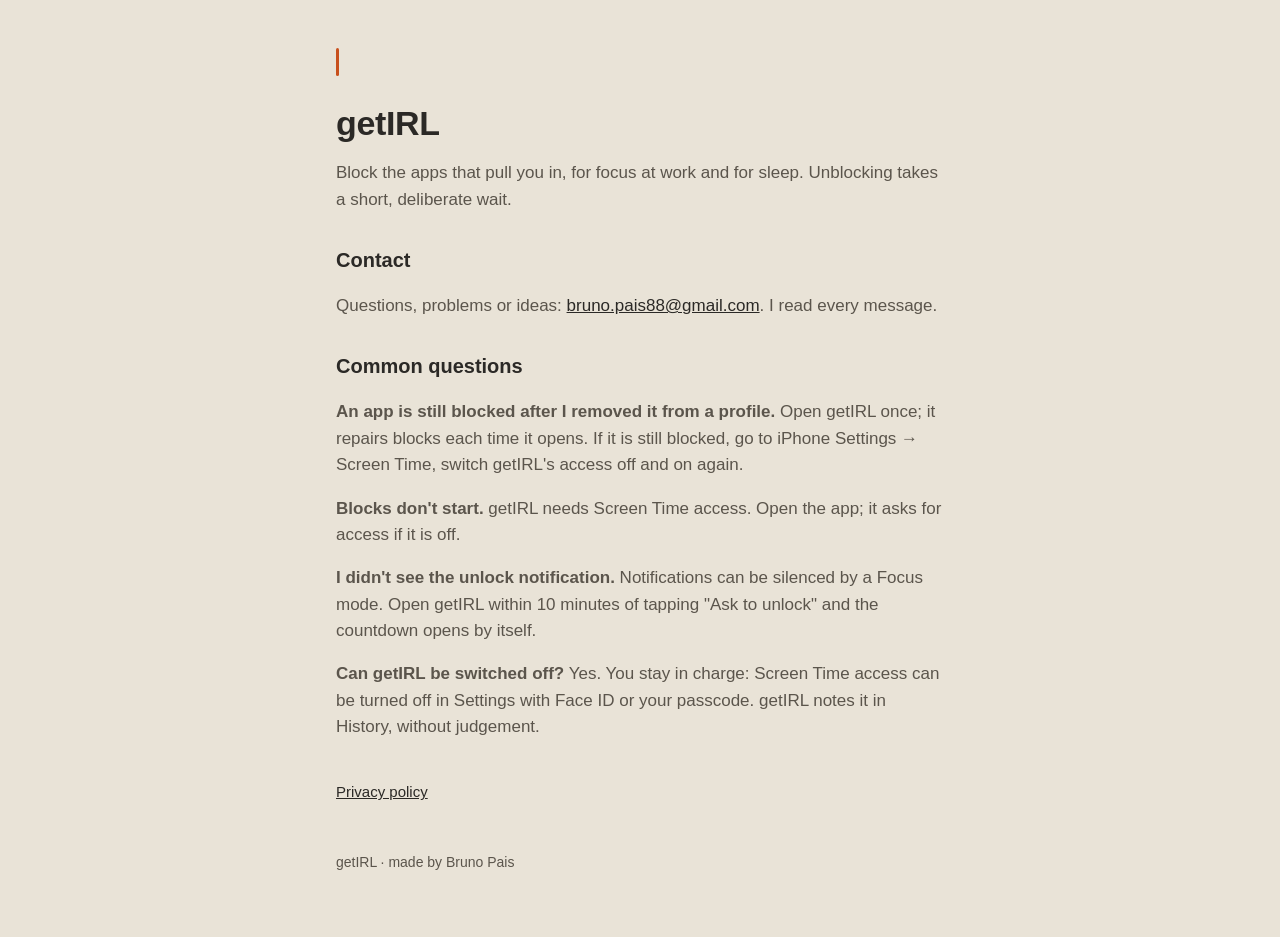
==== index.html @ 0a38c404 "Support and privacy pages for getIRL Co-Authored-By: Claude Opus 5.5 <noreply@anthropic.com> Claude-" ====
<!doctype html>
<html lang="en">
<head>
<meta charset="utf-8"><meta name="viewport" content="width=device-width, initial-scale=1">
<title>getIRL support</title>
<meta name="description" content="Help and contact for getIRL, the iPhone app that blocks chosen apps for focus and sleep.">
<link rel="stylesheet" href="style.css">
</head>
<body><main>
<span class="needle" aria-hidden="true"></span>
<h1>getIRL</h1>
<p>Block the apps that pull you in, for focus at work and for sleep. Unblocking takes a short, deliberate wait.</p>

<h2>Contact</h2>
<p>Questions, problems or ideas: <a href="mailto:bruno.pais88@gmail.com?subject=getIRL">bruno.pais88@gmail.com</a>. I read every message.</p>

<h2>Common questions</h2>
<p><strong>An app is still blocked after I removed it from a profile.</strong> Open getIRL once; it repairs blocks each time it opens. If it is still blocked, go to iPhone Settings → Screen Time, switch getIRL's access off and on again.</p>
<p><strong>Blocks don't start.</strong> getIRL needs Screen Time access. Open the app; it asks for access if it is off.</p>
<p><strong>I didn't see the unlock notification.</strong> Notifications can be silenced by a Focus mode. Open getIRL within 10 minutes of tapping "Ask to unlock" and the countdown opens by itself.</p>
<p><strong>Can getIRL be switched off?</strong> Yes. You stay in charge: Screen Time access can be turned off in Settings with Face ID or your passcode. getIRL notes it in History, without judgement.</p>

<nav><a href="privacy.html">Privacy policy</a></nav>
<footer>getIRL · made by Bruno Pais</footer>
</main></body>
</html>
---- style.css ----
:root { --ground: #E9E3D7; --surface: #F3EEE4; --ink: #2B2926; --ink2: #5B554C; --needle: #C8501C; }
@media (prefers-color-scheme: dark) { :root { --ground: #151412; --surface: #1F1D1A; --ink: #B3AB9F; --ink2: #8A8378; --needle: #CF8A3E; } }
* { box-sizing: border-box; }
body { margin: 0; background: var(--ground); color: var(--ink); font: 17px/1.55 -apple-system, BlinkMacSystemFont, "SF Pro Text", "Helvetica Neue", sans-serif; }
main { max-width: 640px; margin: 0 auto; padding: 48px 16px 64px; }
h1 { font-size: 34px; line-height: 1.15; margin: 0 0 8px; letter-spacing: -0.01em; }
h2 { font-size: 20px; margin: 32px 0 8px; }
p, li { color: var(--ink2); }
a { color: var(--ink); }
.needle { display: inline-block; width: 3px; height: 28px; background: var(--needle); border-radius: 2px; margin-bottom: 20px; }
nav { margin-top: 40px; font-size: 15px; } nav a { margin-right: 16px; }
footer { margin-top: 48px; font-size: 14px; color: var(--ink2); }
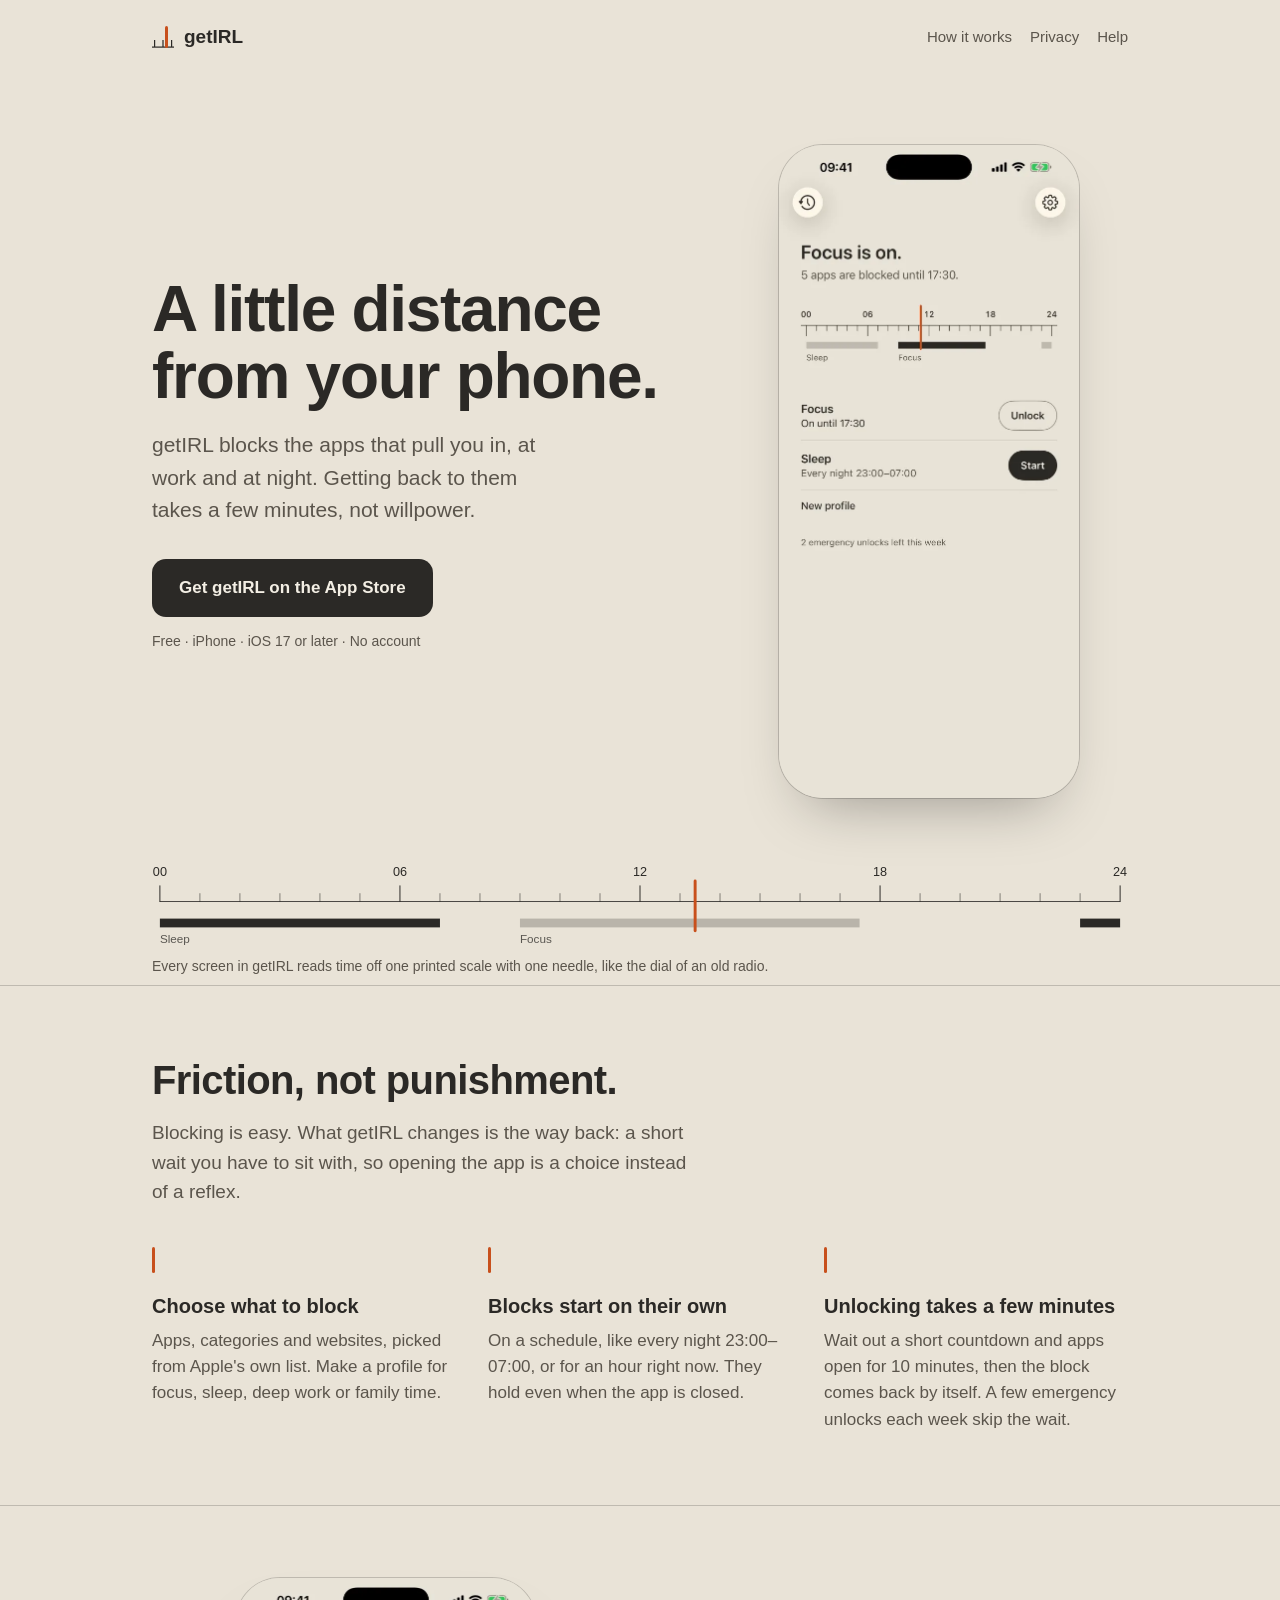
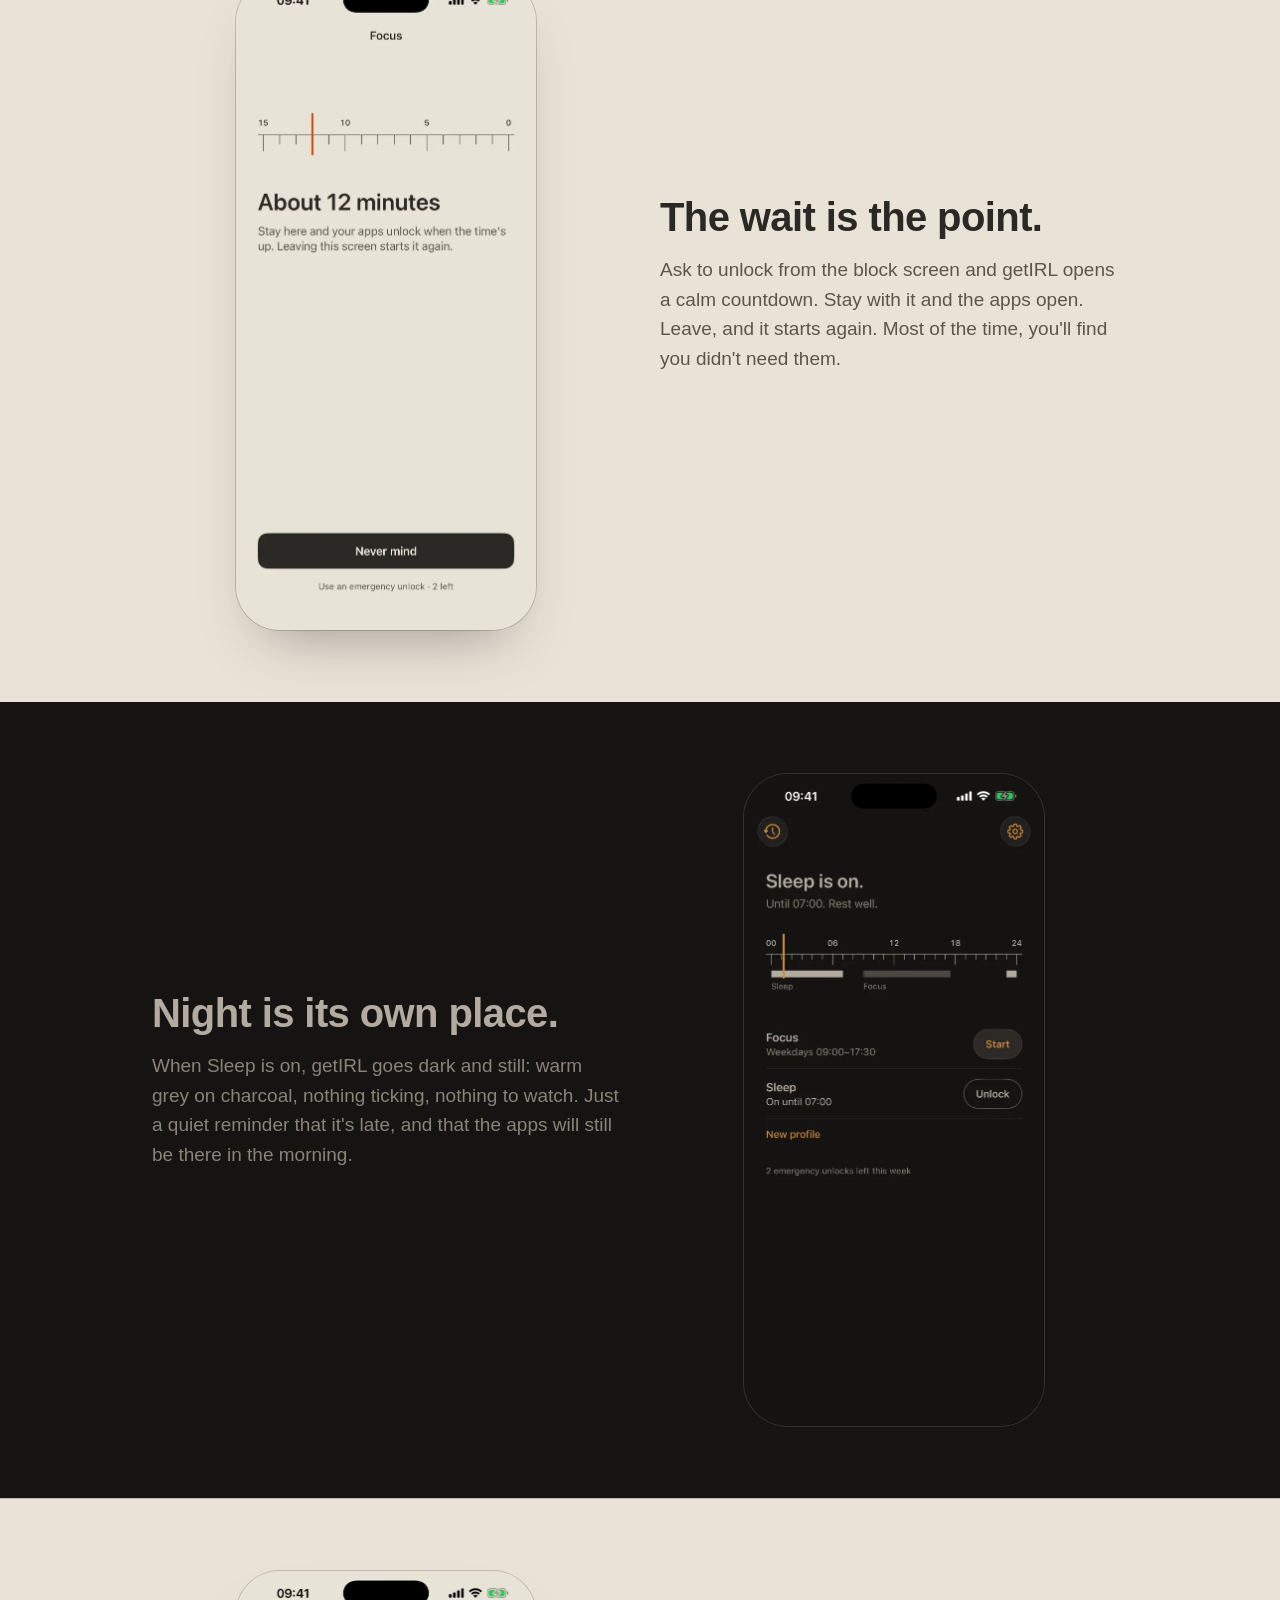
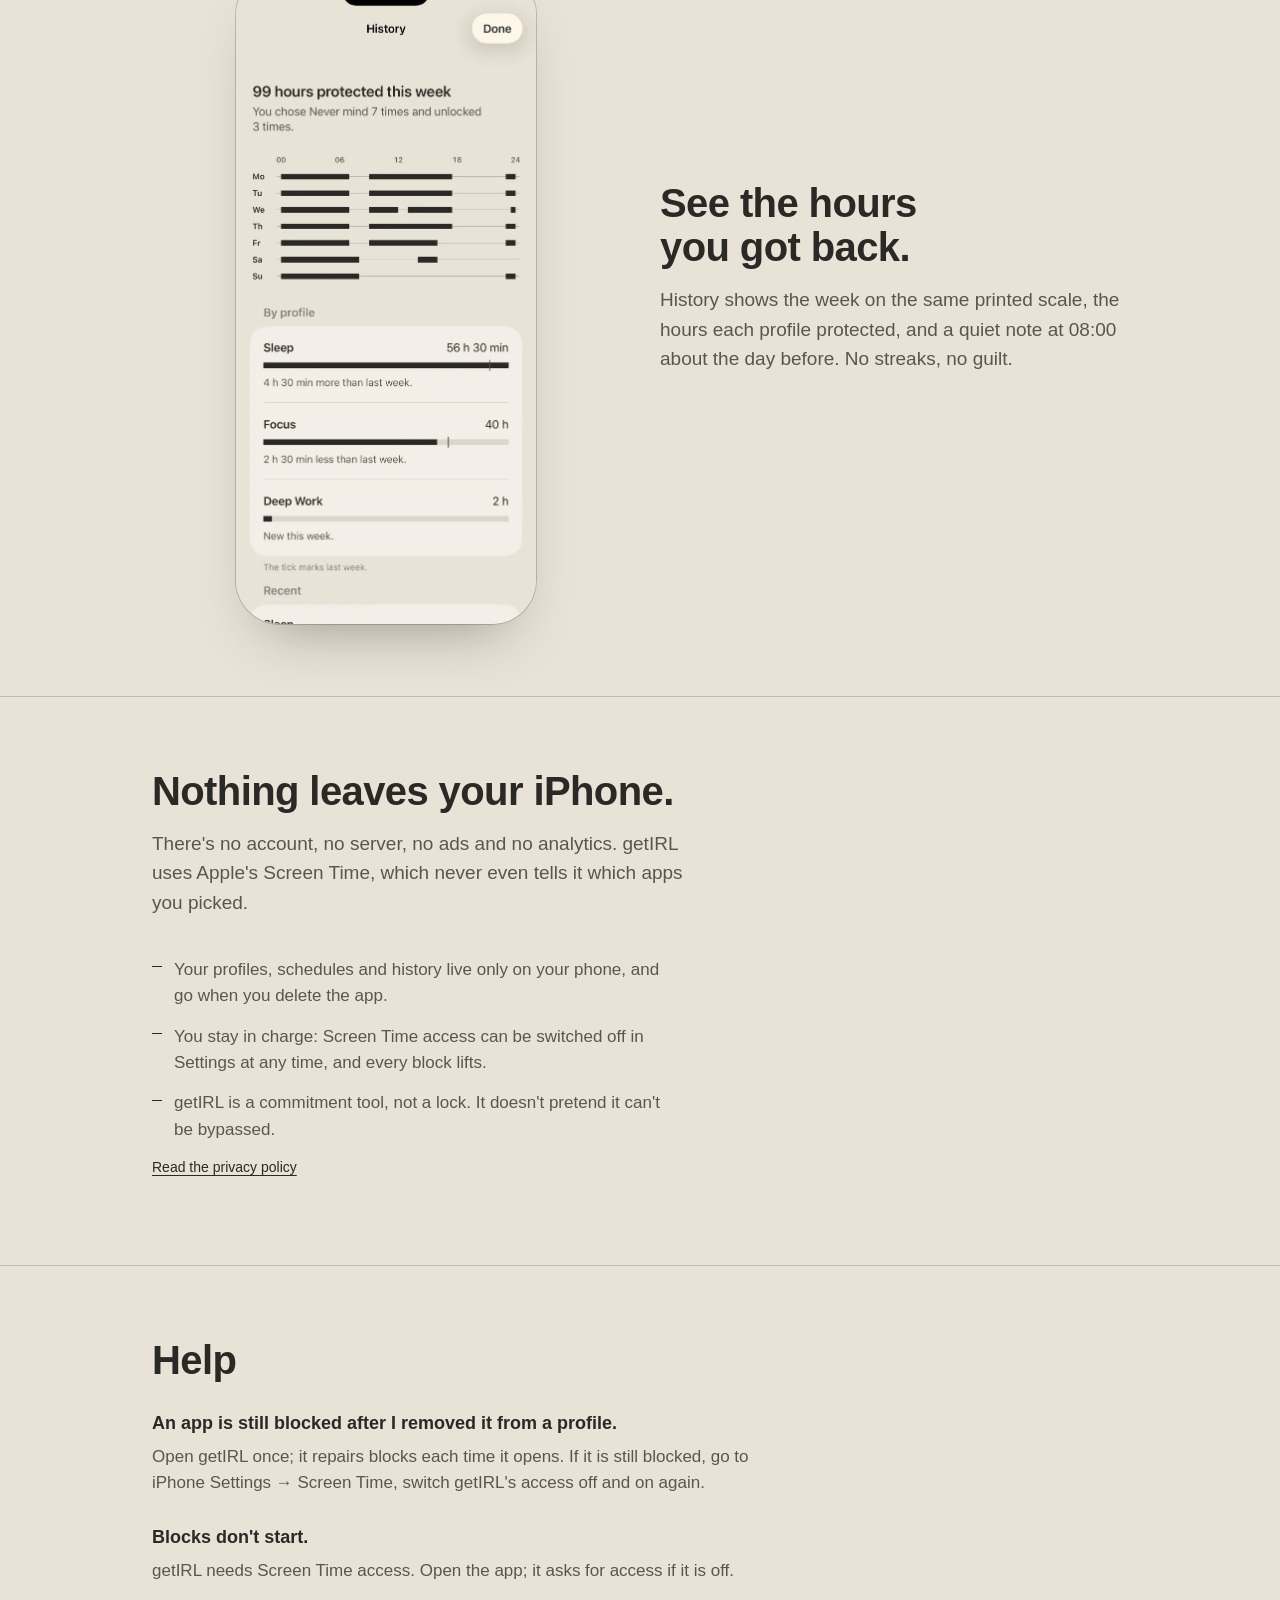
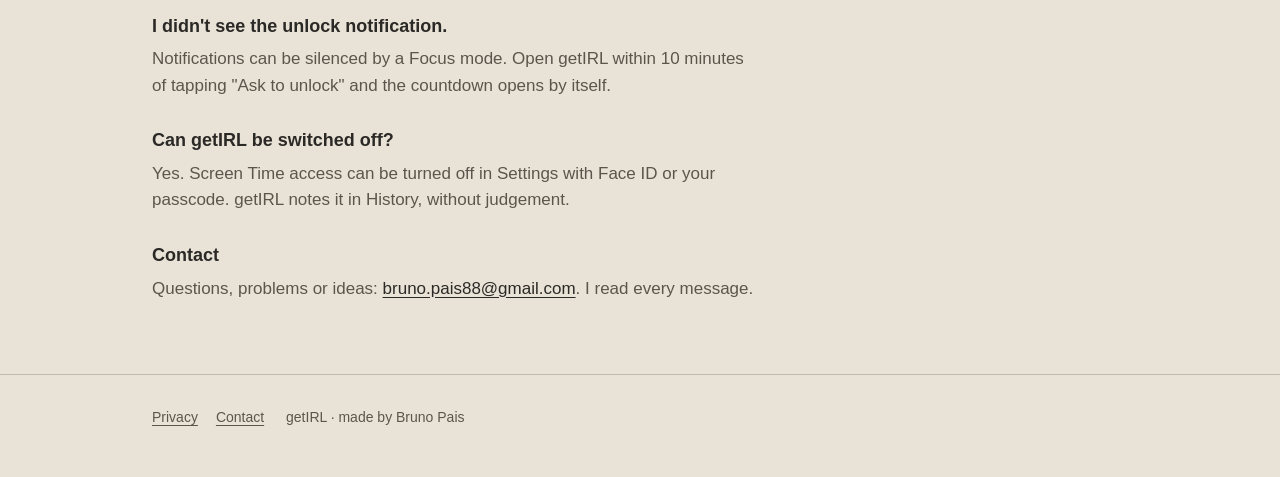
==== commit 5ee13d34: "Landing page: what getIRL does, screenshots, night, history, privacy, help; privacy page restyled Co" ====
--- a/index.html
+++ b/index.html
@@ -1,26 +1,145 @@
 <!doctype html>
 <html lang="en">
 <head>
-<meta charset="utf-8"><meta name="viewport" content="width=device-width, initial-scale=1">
-<title>getIRL support</title>
-<meta name="description" content="Help and contact for getIRL, the iPhone app that blocks chosen apps for focus and sleep.">
+<meta charset="utf-8">
+<meta name="viewport" content="width=device-width, initial-scale=1">
+<title>getIRL · focus and sleep app blocker</title>
+<meta name="description" content="getIRL blocks the apps that pull you in, at work and at night. Getting back to them takes a few minutes, not willpower. Free for iPhone. Nothing leaves your phone.">
+<meta property="og:title" content="getIRL · a little distance from your phone">
+<meta property="og:description" content="Block the apps that pull you in, at work and at night. Unlocking takes a short wait, so you choose it on purpose.">
+<meta property="og:image" content="https://bpais88.github.io/getirl-site/img/home-blocking.webp">
+<meta name="theme-color" content="#E9E3D7" media="(prefers-color-scheme: light)">
+<meta name="theme-color" content="#151412" media="(prefers-color-scheme: dark)">
 <link rel="stylesheet" href="style.css">
 </head>
-<body><main>
-<span class="needle" aria-hidden="true"></span>
-<h1>getIRL</h1>
-<p>Block the apps that pull you in, for focus at work and for sleep. Unblocking takes a short, deliberate wait.</p>
+<body>
+<div class="wrap">
+  <header class="top">
+    <a class="mark" href="./" aria-label="getIRL home">
+      <svg viewBox="0 0 22 22" aria-hidden="true"><rect x="0" y="20.5" width="22" height="1.2" fill="currentColor"/><rect x="2" y="14" width="1.2" height="7" fill="currentColor"/><rect x="10.4" y="14" width="1.2" height="7" fill="currentColor"/><rect x="19" y="14" width="1.2" height="7" fill="currentColor"/><rect x="13" y="0" width="3" height="22" rx="1.5" fill="var(--needle)"/></svg>
+      getIRL
+    </a>
+    <nav><a href="#how">How it works</a><a href="#privacy">Privacy</a><a href="#help">Help</a></nav>
+  </header>
 
-<h2>Contact</h2>
-<p>Questions, problems or ideas: <a href="mailto:bruno.pais88@gmail.com?subject=getIRL">bruno.pais88@gmail.com</a>. I read every message.</p>
+  <div class="hero">
+    <div>
+      <h1>A little distance from your phone.</h1>
+      <p class="lede">getIRL blocks the apps that pull you in, at work and at night. Getting back to them takes a few minutes, not willpower.</p>
+      <a class="cta" href="https://apps.apple.com/app/id6826855910">Get getIRL on the App Store</a>
+      <p class="fine">Free · iPhone · iOS 17 or later · No account</p>
+    </div>
+    <div class="phone"><img src="img/home-blocking.webp" width="603" height="1311" alt="getIRL Home: Focus is on, five apps blocked until 17:30, shown on a printed scale of the day."></div>
+  </div>
 
-<h2>Common questions</h2>
-<p><strong>An app is still blocked after I removed it from a profile.</strong> Open getIRL once; it repairs blocks each time it opens. If it is still blocked, go to iPhone Settings → Screen Time, switch getIRL's access off and on again.</p>
-<p><strong>Blocks don't start.</strong> getIRL needs Screen Time access. Open the app; it asks for access if it is off.</p>
-<p><strong>I didn't see the unlock notification.</strong> Notifications can be silenced by a Focus mode. Open getIRL within 10 minutes of tapping "Ask to unlock" and the countdown opens by itself.</p>
-<p><strong>Can getIRL be switched off?</strong> Yes. You stay in charge: Screen Time access can be turned off in Settings with Face ID or your passcode. getIRL notes it in History, without judgement.</p>
+  <figure class="scale" aria-label="A day on the scale: Sleep from midnight to 07:00, Focus from 09:00 to 17:30, Sleep again from 23:00.">
+    <svg viewBox="0 0 1000 86" role="img" aria-hidden="true">
+      <g fill="currentColor" font-size="13" font-family="-apple-system, BlinkMacSystemFont, sans-serif" text-anchor="middle">
+        <text x="8" y="14">00</text><text x="254" y="14">06</text><text x="500" y="14">12</text><text x="746" y="14">18</text><text x="992" y="14">24</text>
+      </g>
+      <rect x="8" y="40" width="984" height="1" fill="currentColor" opacity=".85"/>
+      <g fill="currentColor">
+        <rect x="7.5" y="24" width="1" height="17"/><rect x="253.5" y="24" width="1" height="17"/><rect x="499.5" y="24" width="1" height="17"/><rect x="745.5" y="24" width="1" height="17"/><rect x="991.5" y="24" width="1" height="17"/>
+      </g>
+      <g fill="currentColor" opacity=".55" id="minor"></g>
+      <rect x="8" y="58" width="287" height="9" fill="currentColor"/>
+      <rect x="377" y="58" width="348" height="9" fill="currentColor" opacity=".25"/>
+      <rect x="951" y="58" width="41" height="9" fill="currentColor"/>
+      <g fill="currentColor" font-size="12" font-family="-apple-system, BlinkMacSystemFont, sans-serif" opacity=".75">
+        <text x="8" y="83">Sleep</text><text x="377" y="83">Focus</text>
+      </g>
+      <rect x="555" y="18" width="3" height="54" rx="1.5" fill="var(--needle)"/>
+    </svg>
+    <figcaption>Every screen in getIRL reads time off one printed scale with one needle, like the dial of an old radio.</figcaption>
+  </figure>
+</div>
 
-<nav><a href="privacy.html">Privacy policy</a></nav>
-<footer>getIRL · made by Bruno Pais</footer>
-</main></body>
+<section id="how">
+  <div class="wrap">
+    <h2>Friction, not punishment.</h2>
+    <p class="intro">Blocking is easy. What getIRL changes is the way back: a short wait you have to sit with, so opening the app is a choice instead of a reflex.</p>
+    <div class="steps">
+      <div class="step"><span class="tick"></span><h3>Choose what to block</h3><p>Apps, categories and websites, picked from Apple's own list. Make a profile for focus, sleep, deep work or family time.</p></div>
+      <div class="step"><span class="tick"></span><h3>Blocks start on their own</h3><p>On a schedule, like every night 23:00–07:00, or for an hour right now. They hold even when the app is closed.</p></div>
+      <div class="step"><span class="tick"></span><h3>Unlocking takes a few minutes</h3><p>Wait out a short countdown and apps open for 10 minutes, then the block comes back by itself. A few emergency unlocks each week skip the wait.</p></div>
+    </div>
+  </div>
+</section>
+
+<section>
+  <div class="wrap split flip">
+    <div>
+      <h2>The wait is the point.</h2>
+      <p class="intro">Ask to unlock from the block screen and getIRL opens a calm countdown. Stay with it and the apps open. Leave, and it starts again. Most of the time, you'll find you didn't need them.</p>
+    </div>
+    <div class="phone"><img src="img/countdown-day.webp" width="603" height="1311" loading="lazy" alt="The countdown: about 12 minutes left, read off a printed scale, with a Never mind button."></div>
+  </div>
+</section>
+
+<section class="night">
+  <div class="wrap split">
+    <div>
+      <h2>Night is its own place.</h2>
+      <p class="intro">When Sleep is on, getIRL goes dark and still: warm grey on charcoal, nothing ticking, nothing to watch. Just a quiet reminder that it's late, and that the apps will still be there in the morning.</p>
+    </div>
+    <div class="phone"><img src="img/home-night.webp" width="603" height="1311" loading="lazy" alt="getIRL at night: Sleep is on until 07:00, rest well, in dark warm tones."></div>
+  </div>
+</section>
+
+<section>
+  <div class="wrap split flip">
+    <div>
+      <h2>See the hours you got back.</h2>
+      <p class="intro">History shows the week on the same printed scale, the hours each profile protected, and a quiet note at 08:00 about the day before. No streaks, no guilt.</p>
+    </div>
+    <div class="phone"><img src="img/history.webp" width="603" height="1311" loading="lazy" alt="History: hours protected this week, a timetable of blocked hours per day, and totals by profile."></div>
+  </div>
+</section>
+
+<section id="privacy">
+  <div class="wrap">
+    <h2>Nothing leaves your iPhone.</h2>
+    <p class="intro">There's no account, no server, no ads and no analytics. getIRL uses Apple's Screen Time, which never even tells it which apps you picked.</p>
+    <ul class="plain">
+      <li>Your profiles, schedules and history live only on your phone, and go when you delete the app.</li>
+      <li>You stay in charge: Screen Time access can be switched off in Settings at any time, and every block lifts.</li>
+      <li>getIRL is a commitment tool, not a lock. It doesn't pretend it can't be bypassed.</li>
+    </ul>
+    <p class="fine"><a href="privacy.html">Read the privacy policy</a></p>
+  </div>
+</section>
+
+<section id="help" class="faq">
+  <div class="wrap">
+    <h2>Help</h2>
+    <h3>An app is still blocked after I removed it from a profile.</h3>
+    <p>Open getIRL once; it repairs blocks each time it opens. If it is still blocked, go to iPhone Settings → Screen Time, switch getIRL's access off and on again.</p>
+    <h3>Blocks don't start.</h3>
+    <p>getIRL needs Screen Time access. Open the app; it asks for access if it is off.</p>
+    <h3>I didn't see the unlock notification.</h3>
+    <p>Notifications can be silenced by a Focus mode. Open getIRL within 10 minutes of tapping "Ask to unlock" and the countdown opens by itself.</p>
+    <h3>Can getIRL be switched off?</h3>
+    <p>Yes. Screen Time access can be turned off in Settings with Face ID or your passcode. getIRL notes it in History, without judgement.</p>
+    <h3>Contact</h3>
+    <p>Questions, problems or ideas: <a href="mailto:bruno.pais88@gmail.com?subject=getIRL">bruno.pais88@gmail.com</a>. I read every message.</p>
+  </div>
+</section>
+
+<footer>
+  <div class="wrap">
+    <a href="privacy.html">Privacy</a><a href="mailto:bruno.pais88@gmail.com?subject=getIRL">Contact</a>
+    <span>getIRL · made by Bruno Pais</span>
+  </div>
+</footer>
+<script>
+  // Minute ticks on the day scale, generated to keep the markup short.
+  (function () {
+    var g = document.getElementById('minor'); if (!g) return;
+    for (var h = 1; h < 24; h++) { if (h % 6 === 0) continue;
+      var r = document.createElementNS('http://www.w3.org/2000/svg', 'rect');
+      r.setAttribute('x', (8 + h * 41) - .5); r.setAttribute('y', 32); r.setAttribute('width', 1); r.setAttribute('height', 9);
+      g.appendChild(r); }
+  })();
+</script>
+</body>
 </html>
--- a/style.css
+++ b/style.css
@@ -1,12 +1,72 @@
-:root { --ground: #E9E3D7; --surface: #F3EEE4; --ink: #2B2926; --ink2: #5B554C; --needle: #C8501C; }
-@media (prefers-color-scheme: dark) { :root { --ground: #151412; --surface: #1F1D1A; --ink: #B3AB9F; --ink2: #8A8378; --needle: #CF8A3E; } }
+:root {
+  --ground: #E9E3D7; --surface: #F3EEE4; --ink: #2B2926; --ink2: #5B554C; --rule: rgba(43,41,38,.22);
+  --needle: #C8501C; --night: #151412; --night-ink: #B3AB9F; --night-ink2: #8A8378; --amber: #CF8A3E;
+  --button: #2B2926; --button-label: #F3EEE4;
+}
+@media (prefers-color-scheme: dark) {
+  :root { --ground: #151412; --surface: #1F1D1A; --ink: #B3AB9F; --ink2: #8A8378; --rule: rgba(179,171,159,.25);
+          --needle: #CF8A3E; --button: #2C2925; --button-label: #CF8A3E; }
+}
 * { box-sizing: border-box; }
-body { margin: 0; background: var(--ground); color: var(--ink); font: 17px/1.55 -apple-system, BlinkMacSystemFont, "SF Pro Text", "Helvetica Neue", sans-serif; }
-main { max-width: 640px; margin: 0 auto; padding: 48px 16px 64px; }
-h1 { font-size: 34px; line-height: 1.15; margin: 0 0 8px; letter-spacing: -0.01em; }
-h2 { font-size: 20px; margin: 32px 0 8px; }
-p, li { color: var(--ink2); }
-a { color: var(--ink); }
-.needle { display: inline-block; width: 3px; height: 28px; background: var(--needle); border-radius: 2px; margin-bottom: 20px; }
-nav { margin-top: 40px; font-size: 15px; } nav a { margin-right: 16px; }
-footer { margin-top: 48px; font-size: 14px; color: var(--ink2); }
+html { -webkit-text-size-adjust: 100%; }
+body { margin: 0; background: var(--ground); color: var(--ink);
+  font: 17px/1.55 -apple-system, BlinkMacSystemFont, "SF Pro Text", "Helvetica Neue", Arial, sans-serif; }
+::selection { background: var(--needle); color: var(--ground); }
+a { color: var(--ink); text-underline-offset: 3px; }
+a:focus-visible, .cta:focus-visible { outline: 2px solid var(--needle); outline-offset: 3px; }
+.wrap { max-width: 1040px; margin: 0 auto; padding: 0 16px; }
+@media (min-width: 720px) { .wrap { padding: 0 32px; } }
+
+/* Header */
+.top { display: flex; align-items: center; justify-content: space-between; padding: 22px 0; }
+.mark { display: inline-flex; align-items: center; gap: 10px; font-weight: 600; font-size: 19px; text-decoration: none; }
+.mark svg { width: 22px; height: 22px; }
+.top nav a { font-size: 15px; color: var(--ink2); margin-left: 18px; text-decoration: none; }
+.top nav a:hover { color: var(--ink); }
+
+/* Hero */
+.hero { display: grid; gap: 40px; padding: 40px 0 24px; align-items: center; }
+@media (min-width: 860px) { .hero { grid-template-columns: 1.15fr .85fr; padding: 72px 0 40px; } }
+h1 { font-size: clamp(38px, 7vw, 64px); line-height: 1.04; letter-spacing: -0.02em; margin: 0 0 20px; font-weight: 650; text-wrap: balance; }
+.lede { font-size: clamp(18px, 2.2vw, 21px); color: var(--ink2); margin: 0 0 32px; max-width: 34ch; }
+.cta { display: inline-block; background: var(--button); color: var(--button-label); text-decoration: none;
+  font-weight: 600; padding: 15px 26px; border-radius: 14px; border: 1px solid var(--rule); }
+.cta:active { transform: scale(.98); }
+.fine { font-size: 14px; color: var(--ink2); margin-top: 14px; }
+.phone { justify-self: center; width: min(300px, 78vw); border-radius: 44px; overflow: hidden;
+  box-shadow: 0 30px 60px -28px rgba(0,0,0,.35), 0 0 0 1px var(--rule); }
+.phone img { display: block; width: 100%; height: auto; }
+
+/* Signature: the day as a printed scale */
+.scale { margin: 24px 0 8px; }
+.scale svg { width: 100%; height: auto; display: block; color: var(--ink); }
+.scale figcaption { font-size: 14px; color: var(--ink2); margin-top: 10px; }
+
+/* Sections */
+section { padding: 72px 0; border-top: 1px solid var(--rule); }
+h2 { font-size: clamp(28px, 4.2vw, 40px); line-height: 1.1; letter-spacing: -0.015em; margin: 0 0 16px; font-weight: 650; text-wrap: balance; }
+.intro { color: var(--ink2); max-width: 52ch; margin: 0 0 40px; font-size: 19px; }
+.steps { display: grid; gap: 40px; }
+@media (min-width: 860px) { .steps { grid-template-columns: repeat(3, 1fr); gap: 32px; } }
+.step h3 { font-size: 20px; margin: 18px 0 6px; }
+.step p { margin: 0; color: var(--ink2); }
+.step .tick { display: block; width: 3px; height: 26px; background: var(--needle); border-radius: 2px; }
+.split { display: grid; gap: 40px; align-items: center; }
+@media (min-width: 860px) { .split { grid-template-columns: 1fr 1fr; } .split.flip .phone { order: -1; } }
+.night { background: var(--night); color: var(--night-ink); border-top: 0; }
+.night h2 { color: var(--night-ink); }
+.night .intro, .night p { color: var(--night-ink2); }
+.night .phone { box-shadow: 0 0 0 1px rgba(179,171,159,.2); }
+ul.plain { list-style: none; padding: 0; margin: 0; display: grid; gap: 14px; max-width: 56ch; }
+ul.plain li { padding-left: 22px; position: relative; color: var(--ink2); }
+ul.plain li::before { content: ""; position: absolute; left: 0; top: .55em; width: 10px; height: 1px; background: var(--ink); }
+.faq h3 { font-size: 18px; margin: 28px 0 6px; }
+.faq p { margin: 0; color: var(--ink2); max-width: 64ch; }
+footer { border-top: 1px solid var(--rule); padding: 32px 0 48px; font-size: 14px; color: var(--ink2); }
+footer a { color: var(--ink2); margin-right: 18px; }
+
+/* Privacy page */
+.doc { max-width: 680px; padding: 24px 0 64px; }
+.doc h1 { font-size: clamp(34px, 6vw, 48px); }
+.doc h2 { font-size: 22px; margin-top: 36px; }
+.doc p, .doc li { color: var(--ink2); }
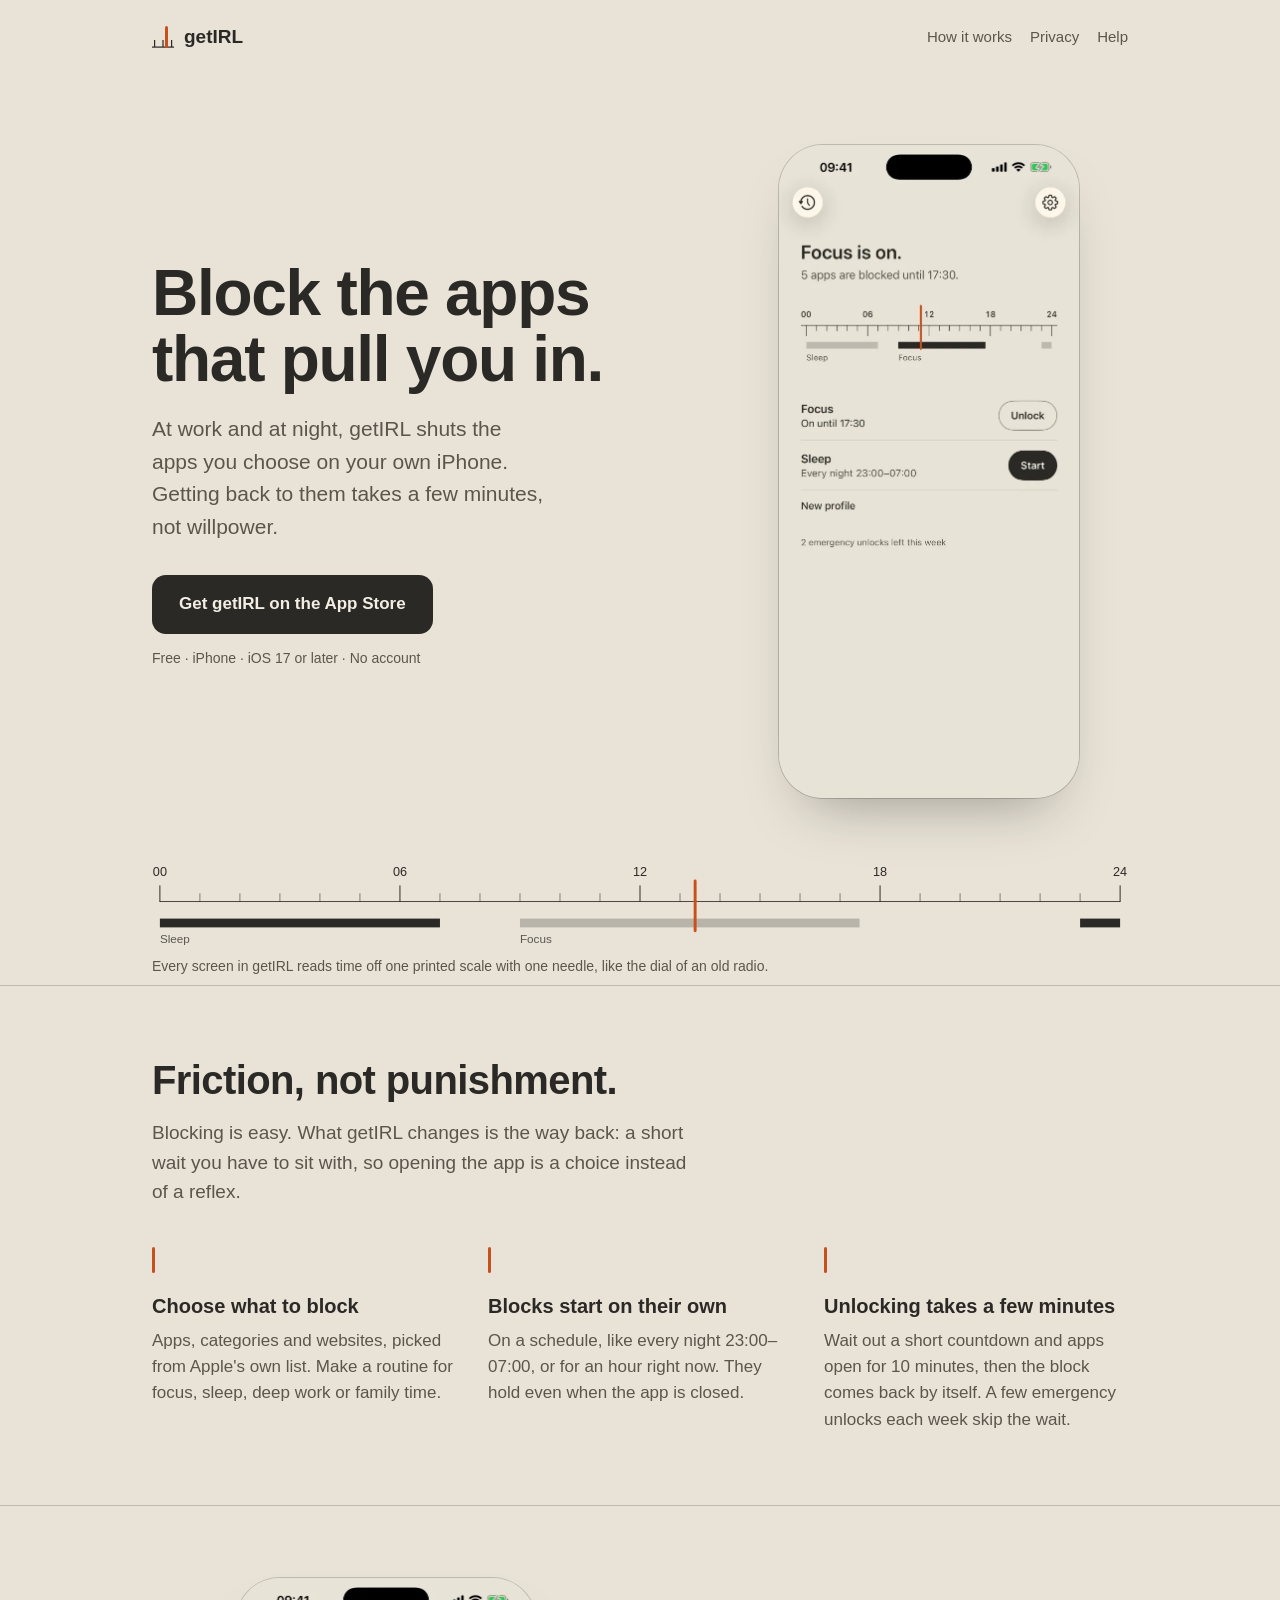
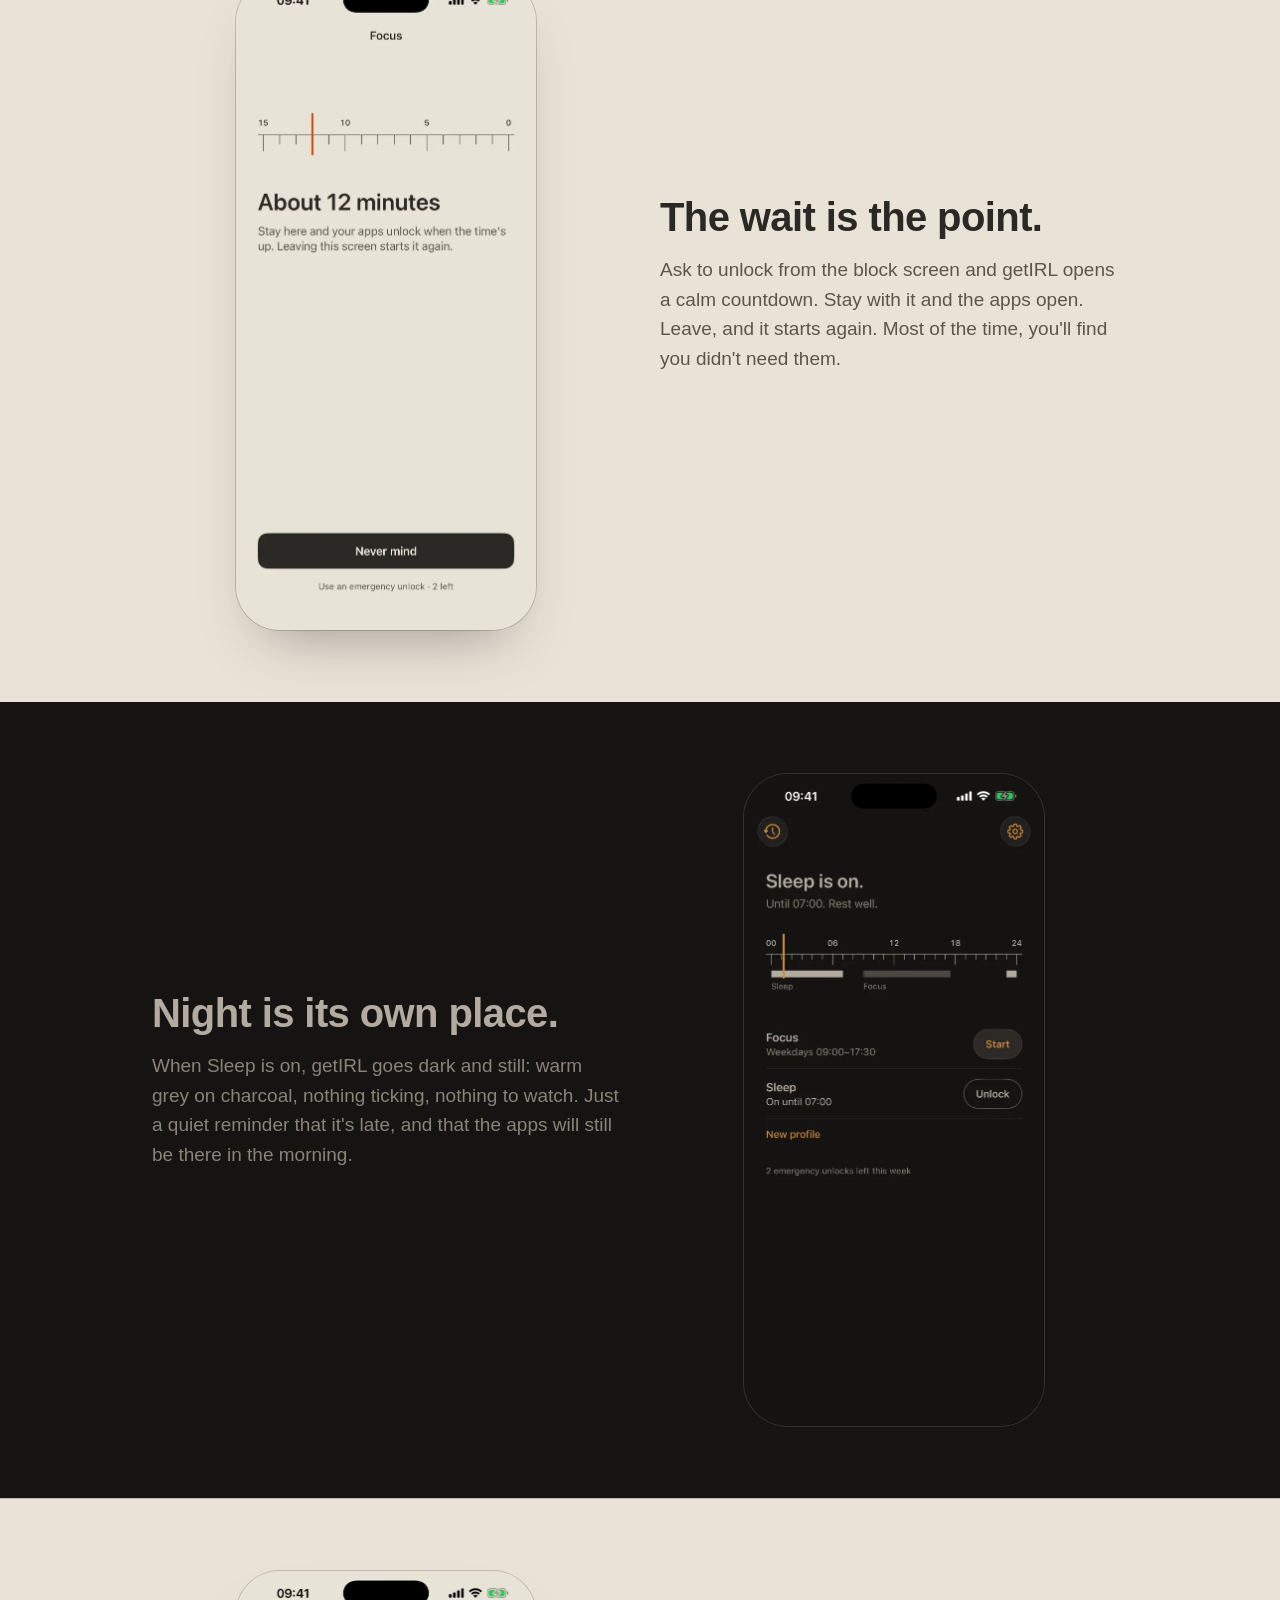
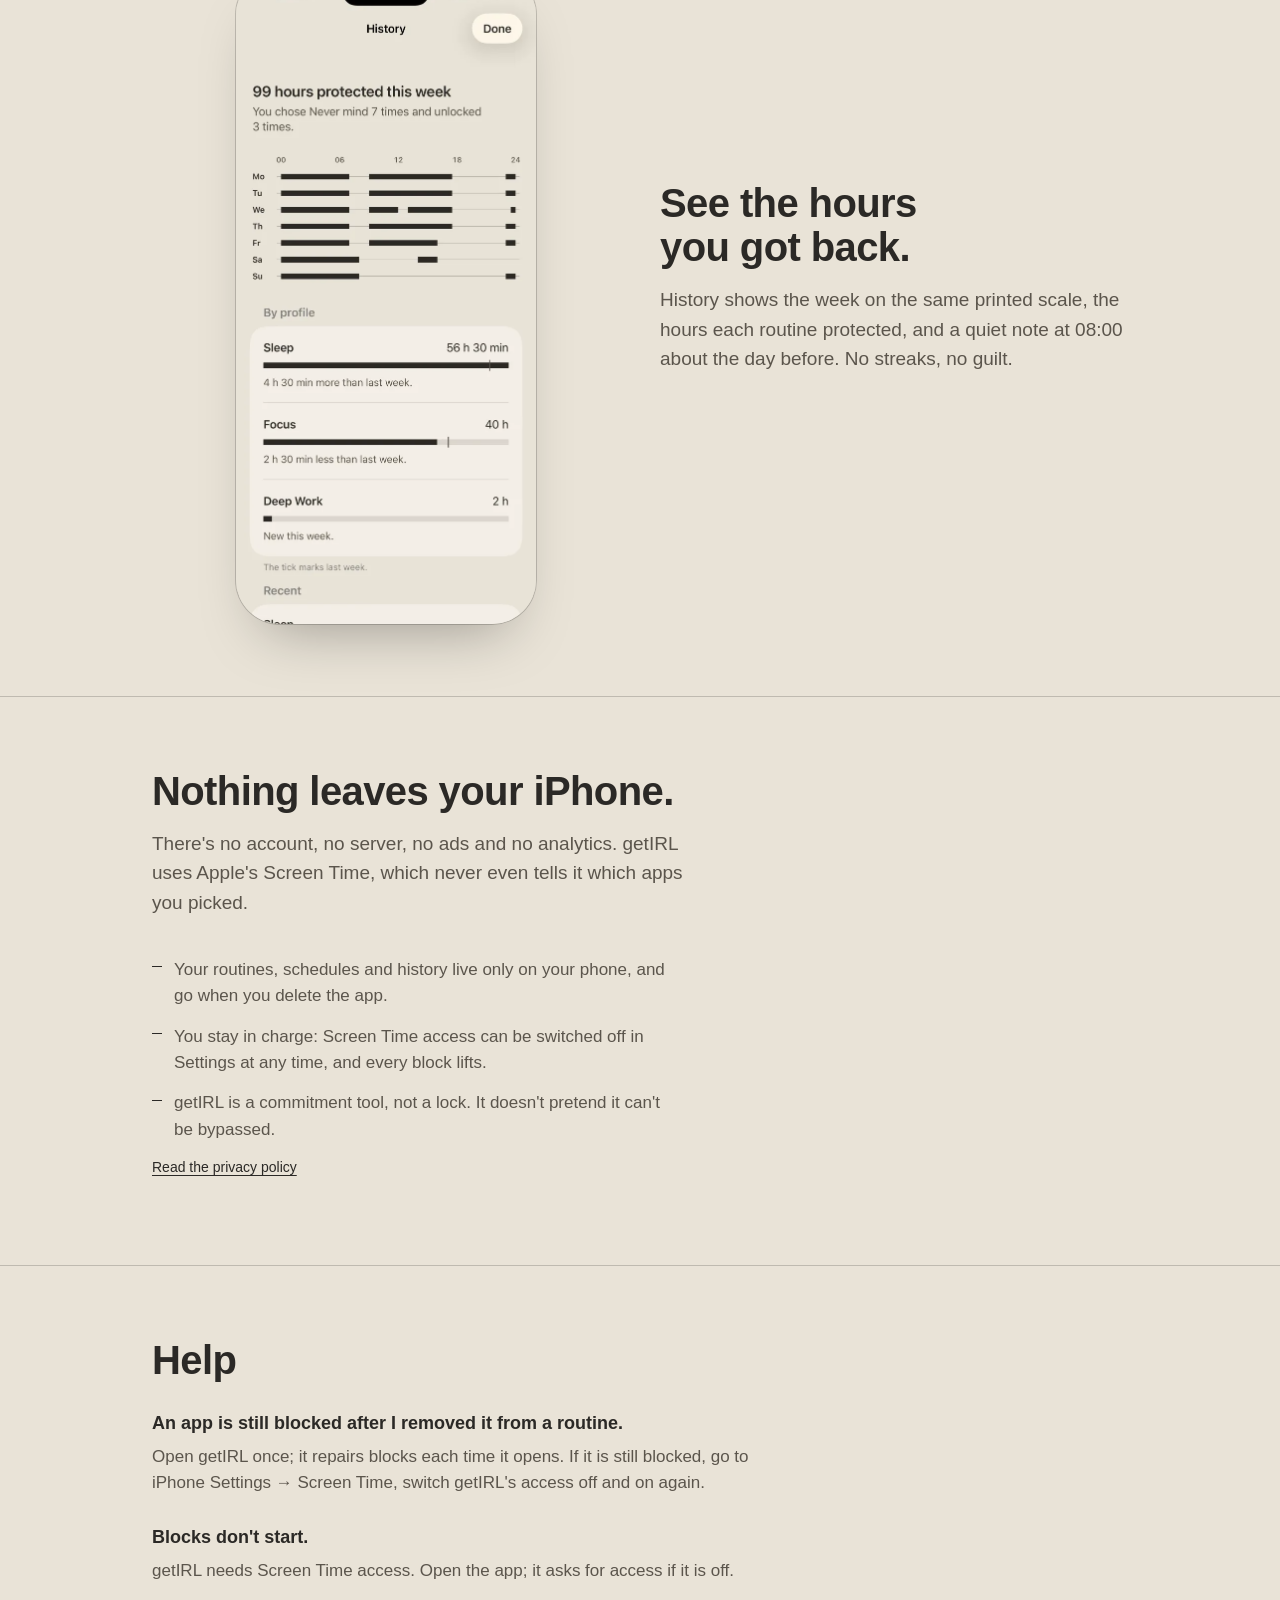
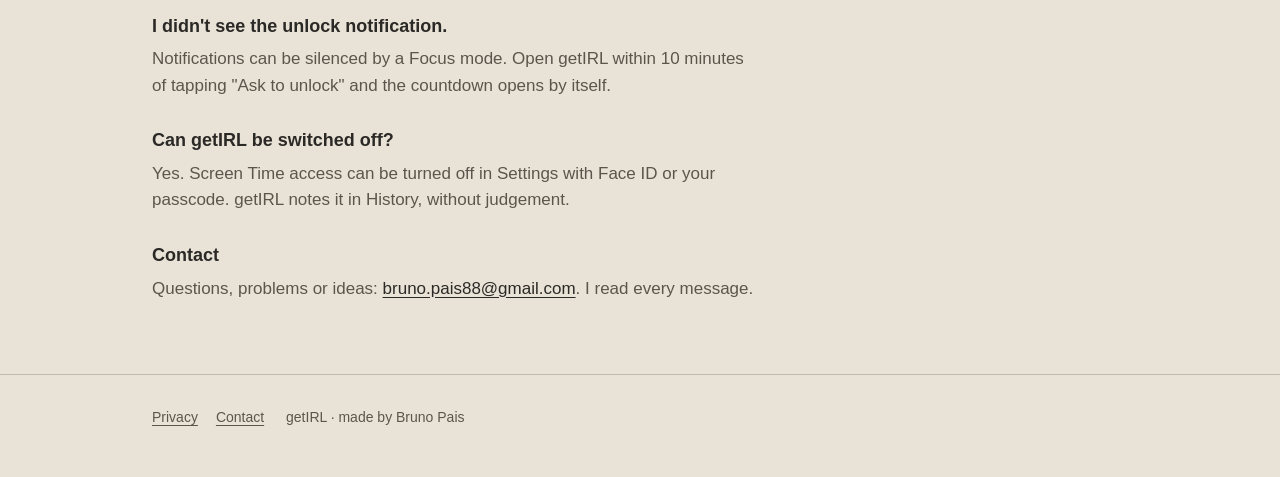
==== commit 546cd185: "Landing page leads with what the app does instead of "a little distance"; routine wording; privacy p" ====
--- a/index.html
+++ b/index.html
@@ -5,7 +5,7 @@
 <meta name="viewport" content="width=device-width, initial-scale=1">
 <title>getIRL · focus and sleep app blocker</title>
 <meta name="description" content="getIRL blocks the apps that pull you in, at work and at night. Getting back to them takes a few minutes, not willpower. Free for iPhone. Nothing leaves your phone.">
-<meta property="og:title" content="getIRL · a little distance from your phone">
+<meta property="og:title" content="getIRL · block the apps that pull you in">
 <meta property="og:description" content="Block the apps that pull you in, at work and at night. Unlocking takes a short wait, so you choose it on purpose.">
 <meta property="og:image" content="https://bpais88.github.io/getirl-site/img/home-blocking.webp">
 <meta name="theme-color" content="#E9E3D7" media="(prefers-color-scheme: light)">
@@ -24,8 +24,8 @@
 
   <div class="hero">
     <div>
-      <h1>A little distance from your phone.</h1>
-      <p class="lede">getIRL blocks the apps that pull you in, at work and at night. Getting back to them takes a few minutes, not willpower.</p>
+      <h1>Block the apps that pull you in.</h1>
+      <p class="lede">At work and at night, getIRL shuts the apps you choose on your own iPhone. Getting back to them takes a few minutes, not willpower.</p>
       <a class="cta" href="https://apps.apple.com/app/id6826855910">Get getIRL on the App Store</a>
       <p class="fine">Free · iPhone · iOS 17 or later · No account</p>
     </div>
@@ -59,7 +59,7 @@
     <h2>Friction, not punishment.</h2>
     <p class="intro">Blocking is easy. What getIRL changes is the way back: a short wait you have to sit with, so opening the app is a choice instead of a reflex.</p>
     <div class="steps">
-      <div class="step"><span class="tick"></span><h3>Choose what to block</h3><p>Apps, categories and websites, picked from Apple's own list. Make a profile for focus, sleep, deep work or family time.</p></div>
+      <div class="step"><span class="tick"></span><h3>Choose what to block</h3><p>Apps, categories and websites, picked from Apple's own list. Make a routine for focus, sleep, deep work or family time.</p></div>
       <div class="step"><span class="tick"></span><h3>Blocks start on their own</h3><p>On a schedule, like every night 23:00–07:00, or for an hour right now. They hold even when the app is closed.</p></div>
       <div class="step"><span class="tick"></span><h3>Unlocking takes a few minutes</h3><p>Wait out a short countdown and apps open for 10 minutes, then the block comes back by itself. A few emergency unlocks each week skip the wait.</p></div>
     </div>
@@ -90,9 +90,9 @@
   <div class="wrap split flip">
     <div>
       <h2>See the hours you got back.</h2>
-      <p class="intro">History shows the week on the same printed scale, the hours each profile protected, and a quiet note at 08:00 about the day before. No streaks, no guilt.</p>
+      <p class="intro">History shows the week on the same printed scale, the hours each routine protected, and a quiet note at 08:00 about the day before. No streaks, no guilt.</p>
     </div>
-    <div class="phone"><img src="img/history.webp" width="603" height="1311" loading="lazy" alt="History: hours protected this week, a timetable of blocked hours per day, and totals by profile."></div>
+    <div class="phone"><img src="img/history.webp" width="603" height="1311" loading="lazy" alt="History: hours protected this week, a timetable of blocked hours per day, and totals by routine."></div>
   </div>
 </section>
 
@@ -101,7 +101,7 @@
     <h2>Nothing leaves your iPhone.</h2>
     <p class="intro">There's no account, no server, no ads and no analytics. getIRL uses Apple's Screen Time, which never even tells it which apps you picked.</p>
     <ul class="plain">
-      <li>Your profiles, schedules and history live only on your phone, and go when you delete the app.</li>
+      <li>Your routines, schedules and history live only on your phone, and go when you delete the app.</li>
       <li>You stay in charge: Screen Time access can be switched off in Settings at any time, and every block lifts.</li>
       <li>getIRL is a commitment tool, not a lock. It doesn't pretend it can't be bypassed.</li>
     </ul>
@@ -112,7 +112,7 @@
 <section id="help" class="faq">
   <div class="wrap">
     <h2>Help</h2>
-    <h3>An app is still blocked after I removed it from a profile.</h3>
+    <h3>An app is still blocked after I removed it from a routine.</h3>
     <p>Open getIRL once; it repairs blocks each time it opens. If it is still blocked, go to iPhone Settings → Screen Time, switch getIRL's access off and on again.</p>
     <h3>Blocks don't start.</h3>
     <p>getIRL needs Screen Time access. Open the app; it asks for access if it is off.</p>
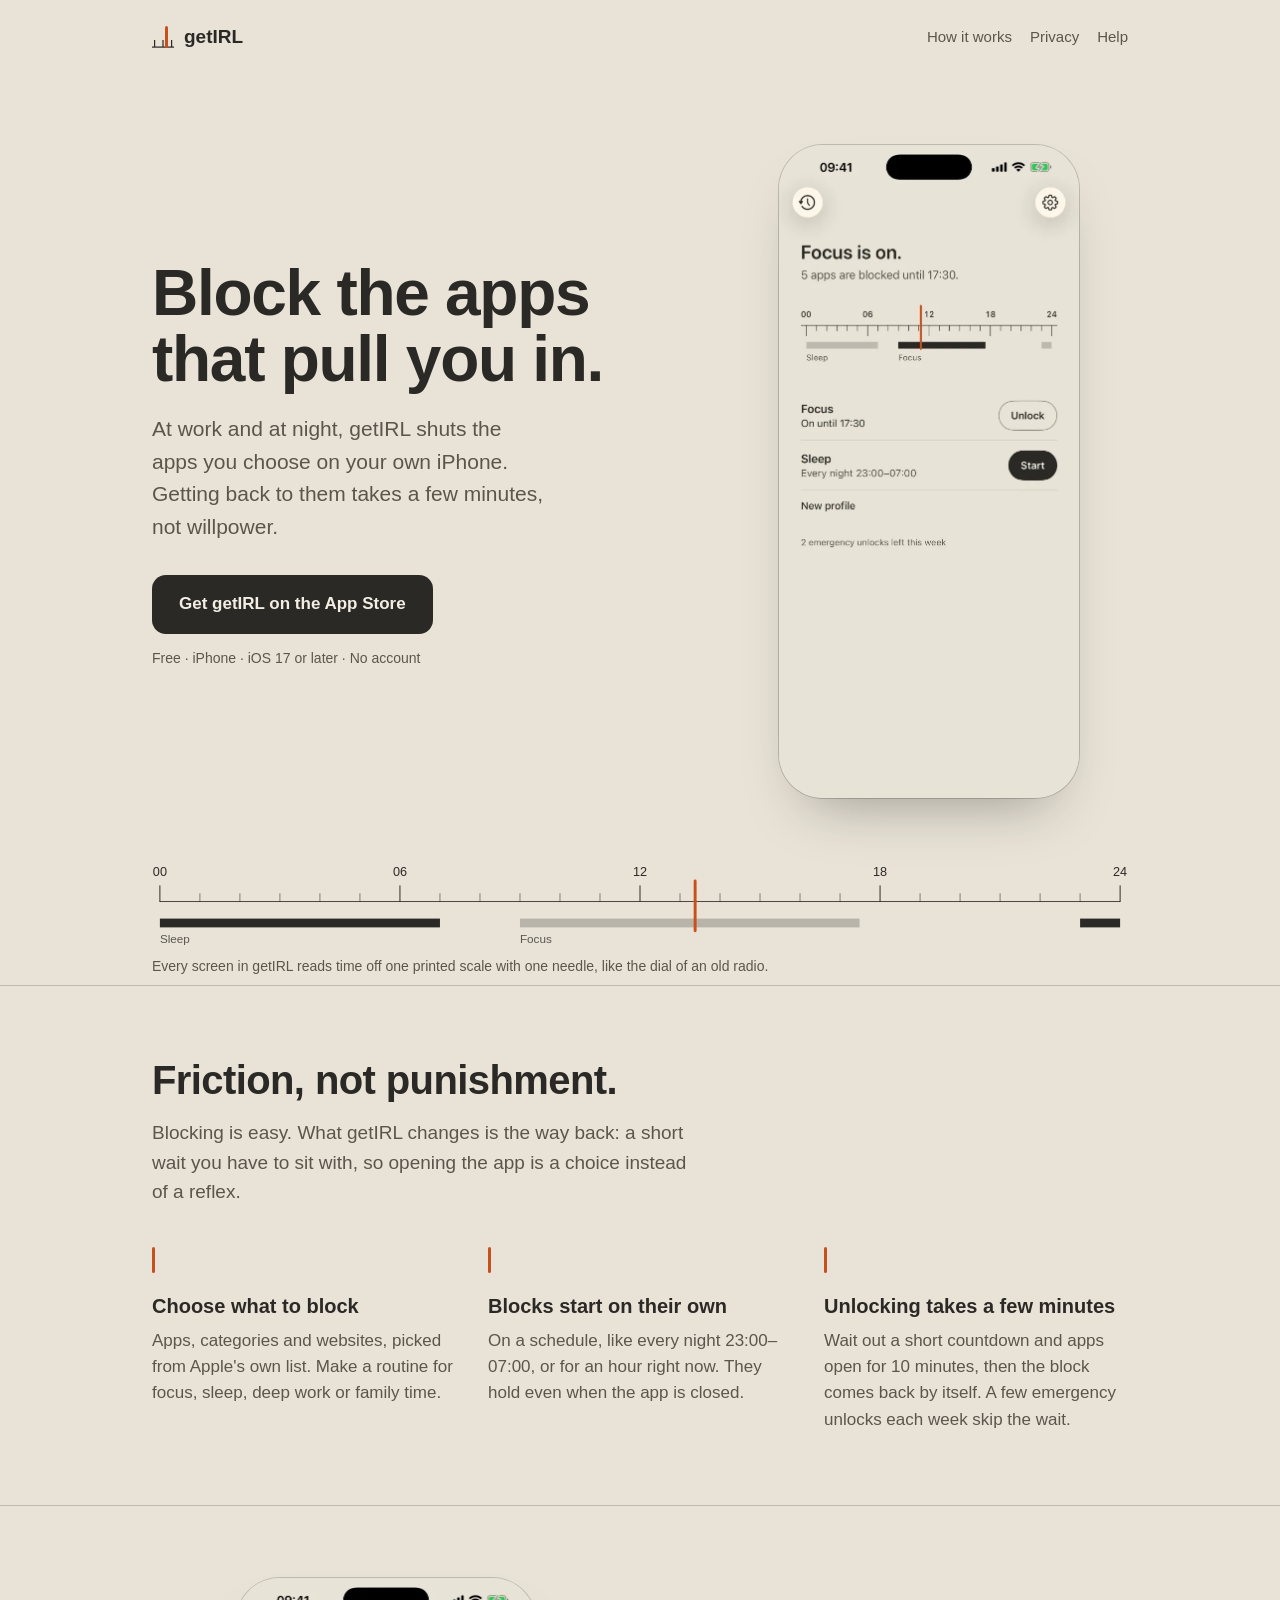
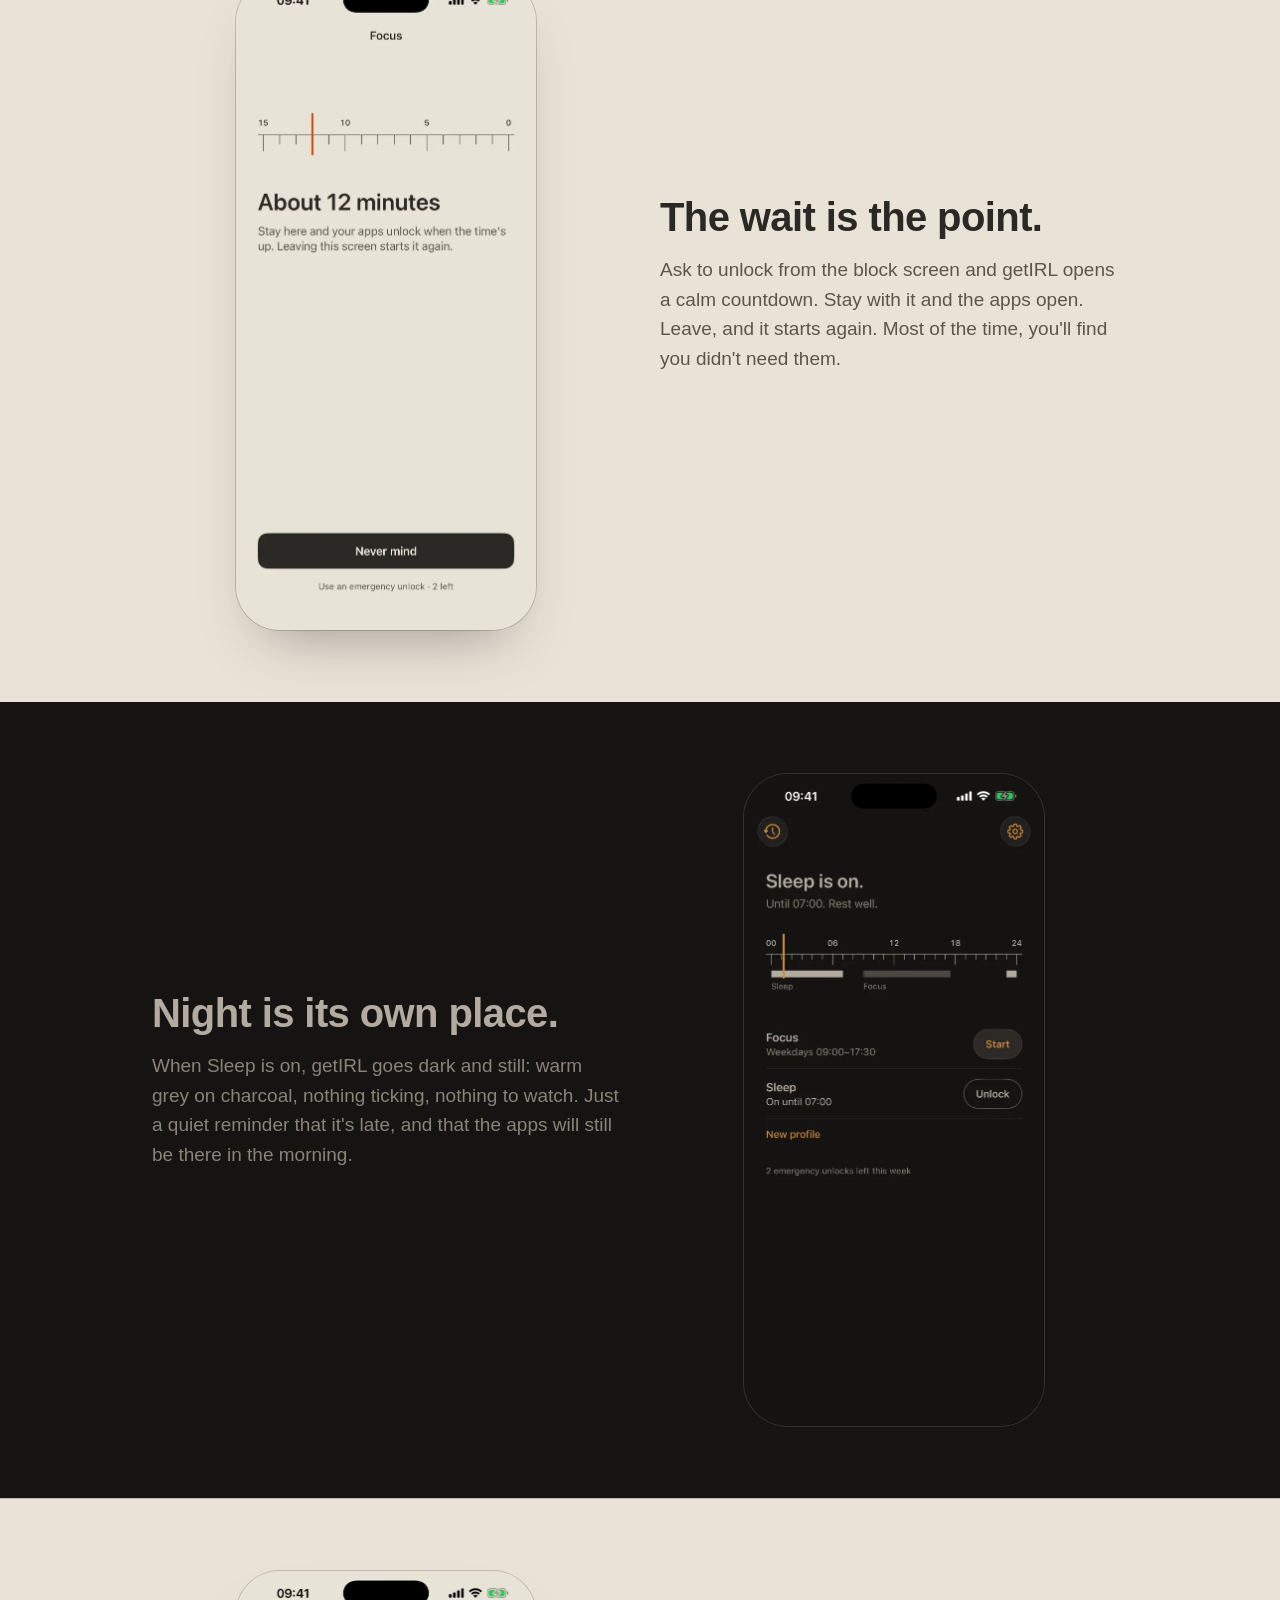
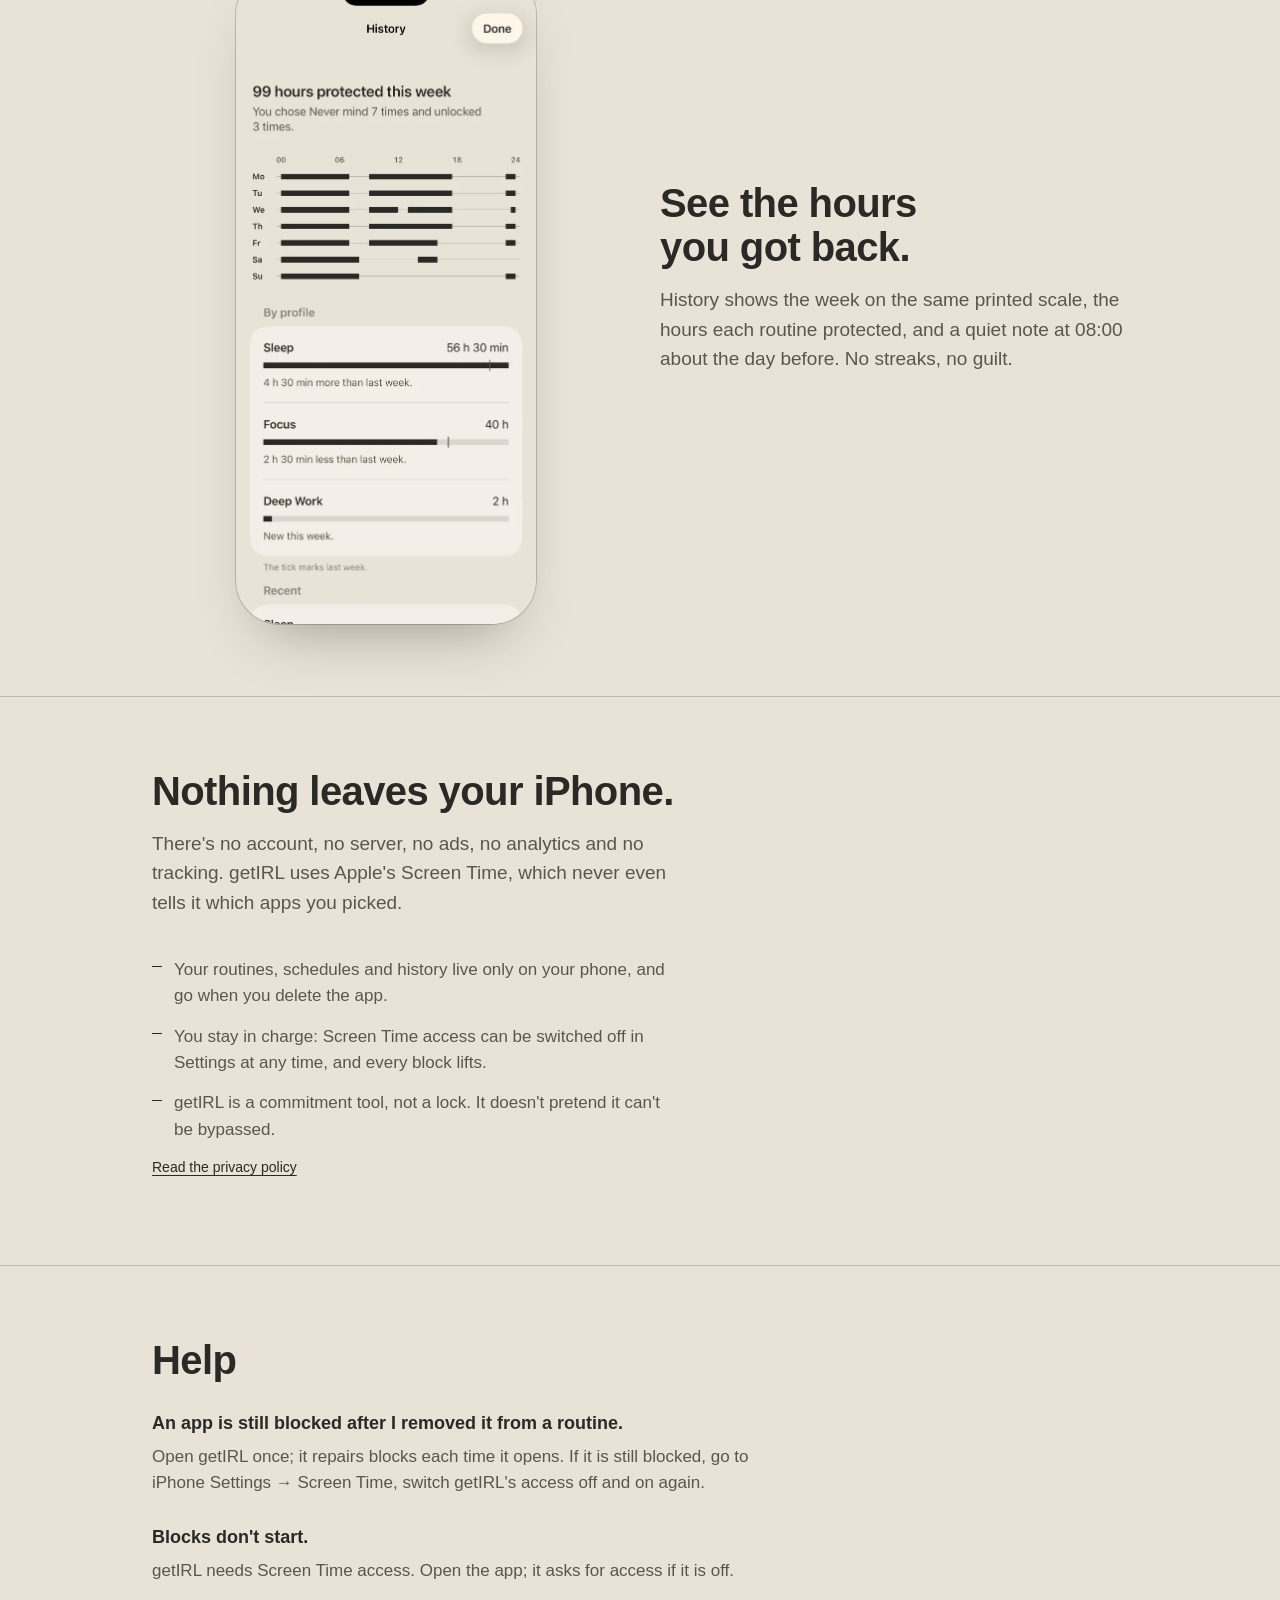
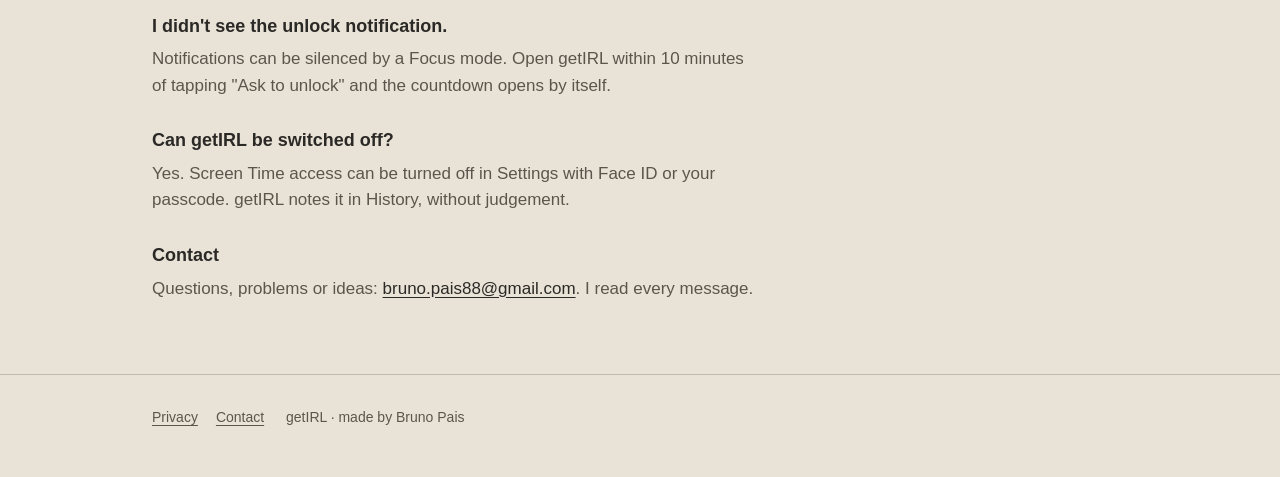
==== commit 53654bb7: "Privacy line adds "no tracking" Co-Authored-By: Claude Fable 5.1 <noreply@anthropic.com> Claude-Sess" ====
--- a/index.html
+++ b/index.html
@@ -99,7 +99,7 @@
 <section id="privacy">
   <div class="wrap">
     <h2>Nothing leaves your iPhone.</h2>
-    <p class="intro">There's no account, no server, no ads and no analytics. getIRL uses Apple's Screen Time, which never even tells it which apps you picked.</p>
+    <p class="intro">There's no account, no server, no ads, no analytics and no tracking. getIRL uses Apple's Screen Time, which never even tells it which apps you picked.</p>
     <ul class="plain">
       <li>Your routines, schedules and history live only on your phone, and go when you delete the app.</li>
       <li>You stay in charge: Screen Time access can be switched off in Settings at any time, and every block lifts.</li>
